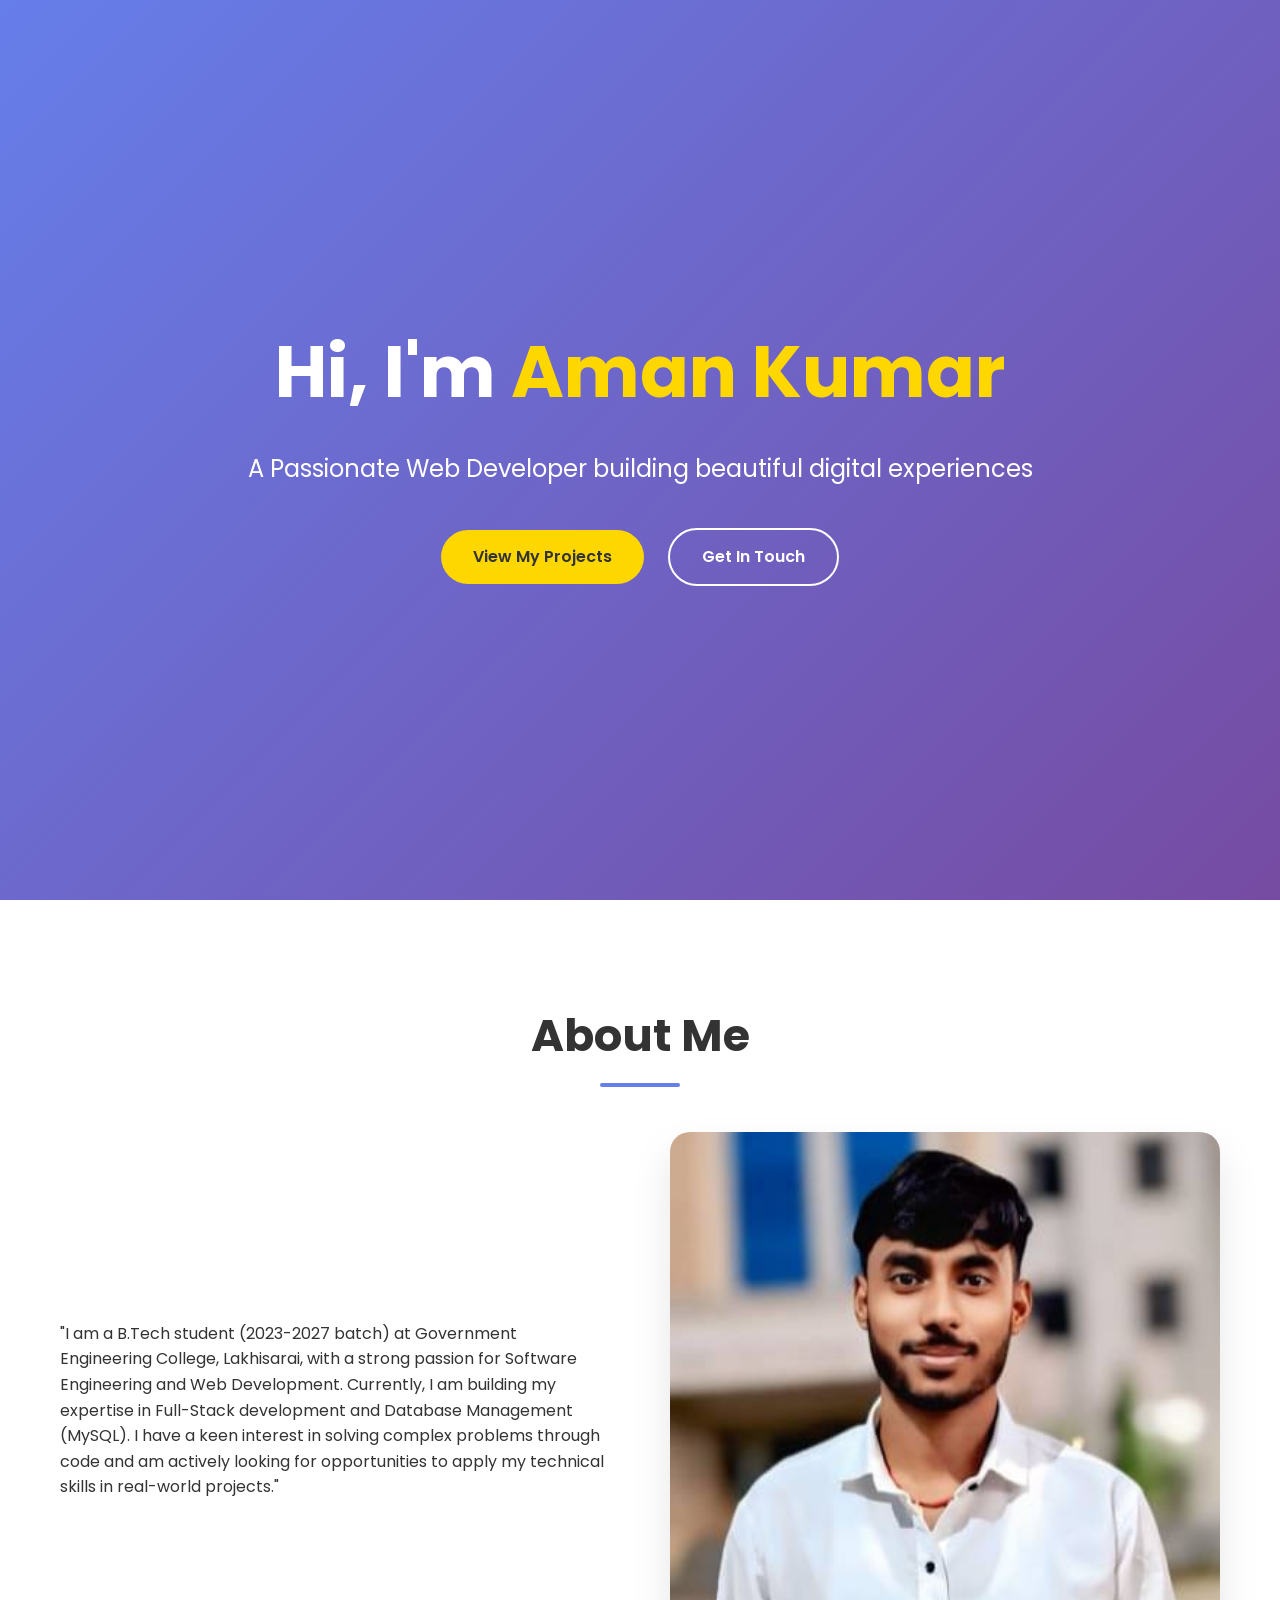
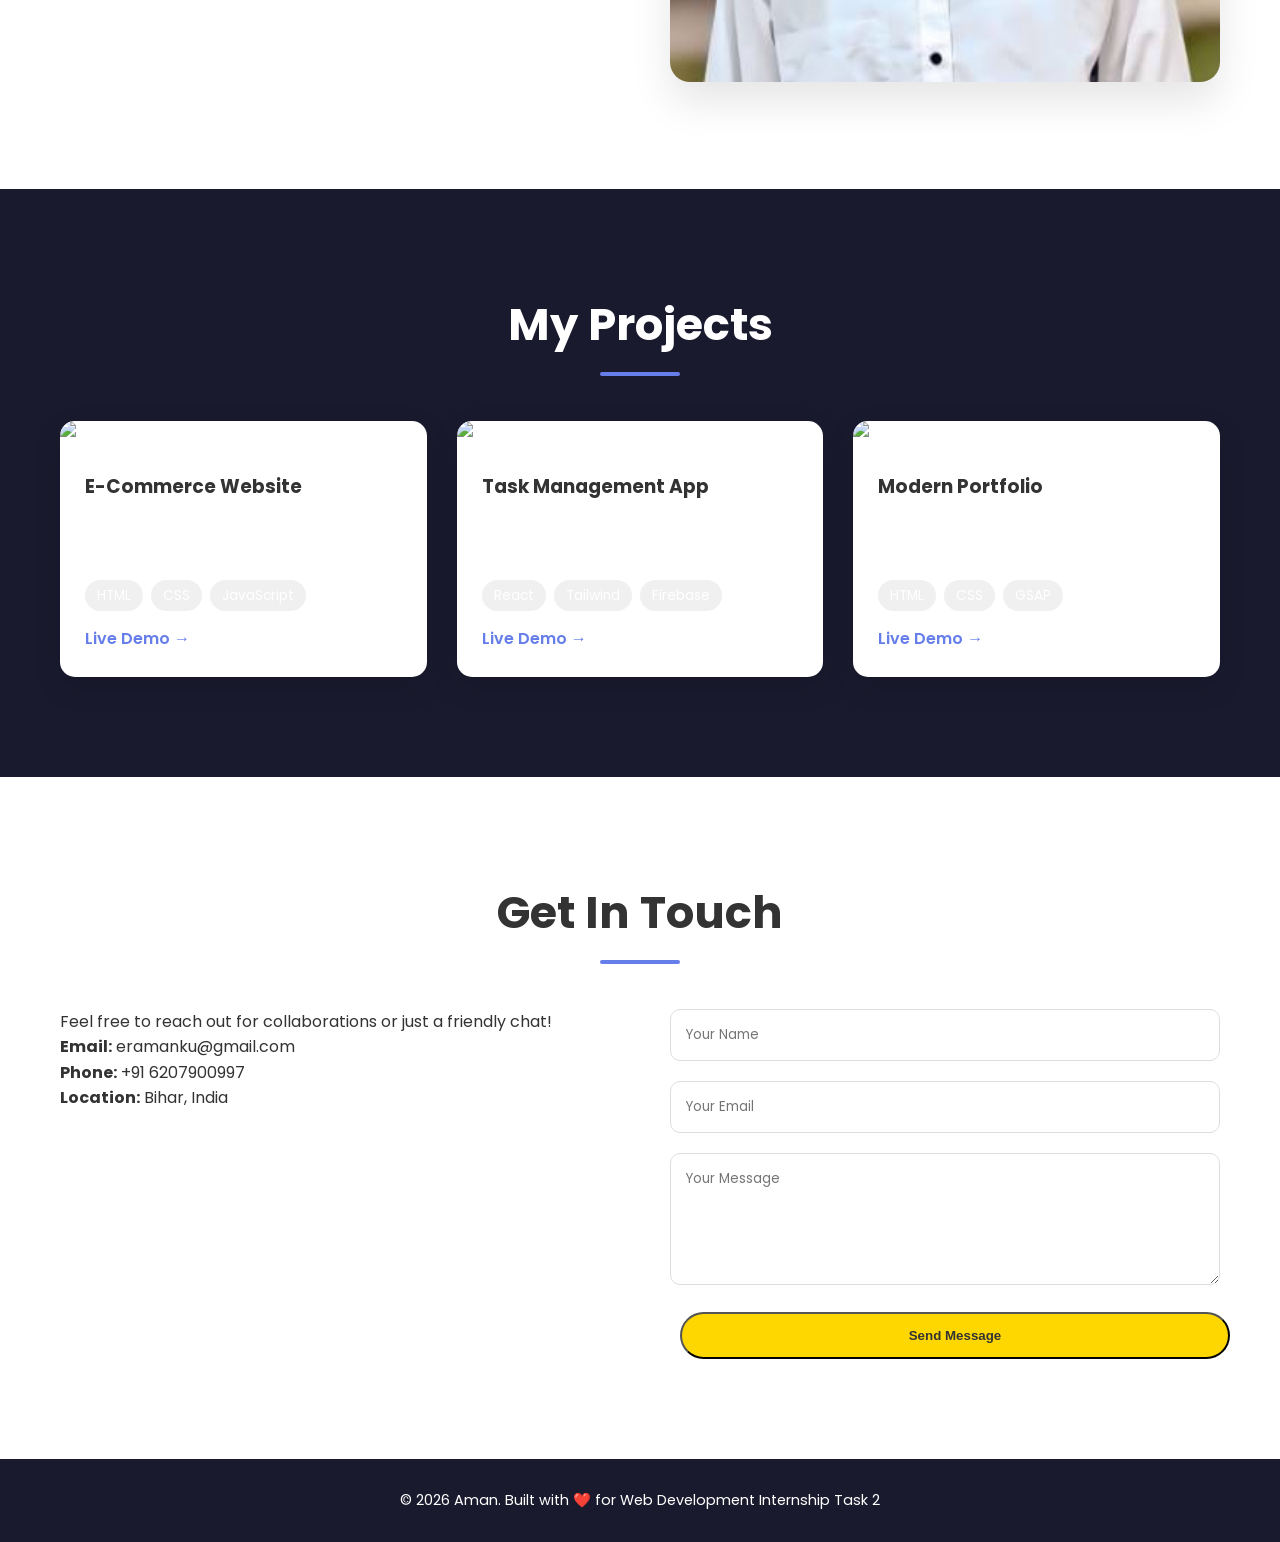
==== Project 1/index.html @ 29d46cbf "first commit" ====
<!DOCTYPE html>
<html lang="hi">
<head>
  <meta charset="UTF-8" />
  <meta name="viewport" content="width=device-width, initial-scale=1.0"/>
  <title>Aman | Web Developer</title>
  <link rel="stylesheet" href="style.css" />
  <link href="https://fonts.googleapis.com/css2?family=Poppins:wght@400;500;600;700&display=swap" rel="stylesheet">
</head>
<body>

  <!-- Hero Section -->
  <section id="hero" class="hero">
    <div class="hero-content">
      <h1>Hi, I'm <span class="highlight">Aman Kumar</span></h1>
      <p class="tagline">A Passionate Web Developer building beautiful digital experiences</p>
      <div class="hero-buttons">
        <a href="#projects" class="btn primary">View My Projects</a>
        <a href="#contact" class="btn secondary">Get In Touch</a>
      </div>
    </div>
  </section>

  <!-- About Section -->
  <section id="about" class="section">
    <div class="container">
      <h2 class="section-title">About Me</h2>
      <div class="about-content">
        <div class="about-text">
          <p>
           "I am a B.Tech student (2023-2027 batch) at Government Engineering College, Lakhisarai, with a strong passion for Software Engineering and Web Development. Currently, I am building my expertise in Full-Stack development and Database Management (MySQL). I have a keen interest in solving complex problems through code and am actively looking for opportunities to apply my technical skills in real-world projects."
          </p>
        </div>
        <div class="about-image">
          <img src="image/Aman.jpeg" alt="Aman Profile">
        </div>
      </div>
    </div>
  </section>

  <!-- Projects Section -->
  <section id="projects" class="section bg-dark">
    <div class="container">
      <h2 class="section-title">My Projects</h2>
      <div class="projects-grid">

        <div class="project-card">
          <div class="project-img">
            <img src="https://via.placeholder.com/600x400/FF6B6B/ffffff?text=E-Commerce" alt="Project 1">
          </div>
          <div class="project-info">
            <h3>E-Commerce Website</h3>
            <p>Full-featured online store with cart, payment integration and admin panel.</p>
            <div class="tech-stack">
              <span>HTML</span><span>CSS</span><span>JavaScript</span>
            </div>
            <a href="#" class="project-link">Live Demo →</a>
          </div>
        </div>

        <div class="project-card">
          <div class="project-img">
            <img src="https://via.placeholder.com/600x400/4ECDC4/ffffff?text=Task+Manager" alt="Project 2">
          </div>
          <div class="project-info">
            <h3>Task Management App</h3>
            <p>Beautiful and functional task manager with drag & drop and dark mode.</p>
            <div class="tech-stack">
              <span>React</span><span>Tailwind</span><span>Firebase</span>
            </div>
            <a href="#" class="project-link">Live Demo →</a>
          </div>
        </div>

        <div class="project-card">
          <div class="project-img">
            <img src="https://via.placeholder.com/600x400/45B7D1/ffffff?text=Portfolio" alt="Project 3">
          </div>
          <div class="project-info">
            <h3>Modern Portfolio</h3>
            <p>This very portfolio website with smooth animations and responsive design.</p>
            <div class="tech-stack">
              <span>HTML</span><span>CSS</span><span>GSAP</span>
            </div>
            <a href="#" class="project-link">Live Demo →</a>
          </div>
        </div>

      </div>
    </div>
  </section>

  <!-- Contact Section -->
  <section id="contact" class="section">
    <div class="container">
      <h2 class="section-title">Get In Touch</h2>
      <div class="contact-content">
        <div class="contact-info">
          <p>Feel free to reach out for collaborations or just a friendly chat!</p>
          <div class="contact-details">
            <p><strong>Email:</strong> eramanku@gmail.com</p>
            <p><strong>Phone:</strong> +91 6207900997</p>
            <p><strong>Location:</strong> Bihar, India</p>
          </div>
        </div>

        <form class="contact-form">
          <input type="text" placeholder="Your Name" required>
          <input type="email" placeholder="Your Email" required>
          <textarea placeholder="Your Message" rows="5" required></textarea>
          <button type="submit" class="btn primary">Send Message</button>
        </form>
      </div>
    </div>
  </section>

  <!-- Footer -->
  <footer>
    <p>&copy; 2026 Aman. Built with ❤️ for Web Development Internship Task 2</p>
  </footer>

  <script src="app.js"></script>
</body>
</html>
---- Project 1/style.css ----
* {
  margin: 0;
  padding: 0;
  box-sizing: border-box;
}

body {
  font-family: 'Poppins', sans-serif;
  line-height: 1.6;
  color: #333;
  overflow-x: hidden;
}

.container {
  max-width: 1200px;
  margin: 0 auto;
  padding: 0 20px;
}

.hero {
  height: 100vh;
  background: linear-gradient(135deg, #667eea 0%, #764ba2 100%);
  display: flex;
  align-items: center;
  justify-content: center;
  text-align: center;
  color: white;
  position: relative;
}

.hero-content h1 {
  font-size: 4.5rem;
  margin-bottom: 20px;
  animation: fadeInDown 1s ease;
}

.highlight {
  color: #ffd700;
  position: relative;
}

.hero-content .tagline {
  font-size: 1.5rem;
  margin-bottom: 40px;
  opacity: 0.9;
  animation: fadeInUp 1s ease 0.3s both;
}

.btn {
  padding: 14px 32px;
  border-radius: 50px;
  text-decoration: none;
  font-weight: 600;
  display: inline-block;
  transition: all 0.4s ease;
  margin: 0 10px;
}

.primary {
  background: #ffd700;
  color: #333;
}

.primary:hover {
  background: #ffed4e;
  transform: translateY(-5px);
  box-shadow: 0 10px 20px rgba(255, 215, 0, 0.3);
}

.secondary {
  background: transparent;
  color: white;
  border: 2px solid white;
}

.secondary:hover {
  background: white;
  color: #667eea;
  transform: translateY(-5px);
}

.section {
  padding: 100px 0;
}

.bg-dark {
  background: #1a1a2e;
  color: white;
}

.section-title {
  text-align: center;
  font-size: 2.8rem;
  margin-bottom: 60px;
  position: relative;
}

.section-title:after {
  content: '';
  position: absolute;
  bottom: -15px;
  left: 50%;
  transform: translateX(-50%);
  width: 80px;
  height: 4px;
  background: #667eea;
  border-radius: 2px;
}

/* About Section */
.about-content {
  display: grid;
  grid-template-columns: 1fr 1fr;
  gap: 60px;
  align-items: center;
}

.about-image img {
  width: 100%;
  border-radius: 20px;
  box-shadow: 0 20px 40px rgba(0,0,0,0.1);
  transition: transform 0.5s ease;
}

.about-image:hover img {
  transform: scale(1.05);
}

/* Projects */
.projects-grid {
  display: grid;
  grid-template-columns: repeat(auto-fit, minmax(350px, 1fr));
  gap: 30px;
}

.project-card {
  background: white;
  border-radius: 15px;
  overflow: hidden;
  box-shadow: 0 10px 30px rgba(0,0,0,0.1);
  transition: all 0.4s ease;
}

.project-card:hover {
  transform: translateY(-15px);
  box-shadow: 0 20px 40px rgba(0,0,0,0.15);
}

.project-img img {
  width: 100%;
  height: 220px;
  object-fit: cover;
}

.project-info {
  padding: 25px;
}

.project-info h3 {
  margin-bottom: 12px;
  color: #333;
}

.tech-stack {
  margin: 15px 0;
}

.tech-stack span {
  background: #f0f0f0;
  padding: 5px 12px;
  border-radius: 20px;
  font-size: 0.85rem;
  margin-right: 8px;
  display: inline-block;
}

.project-link {
  color: #667eea;
  text-decoration: none;
  font-weight: 600;
}

.project-link:hover {
  text-decoration: underline;
}

/* Contact */
.contact-content {
  display: grid;
  grid-template-columns: 1fr 1fr;
  gap: 60px;
}

.contact-form input,
.contact-form textarea {
  width: 100%;
  padding: 15px;
  margin-bottom: 20px;
  border: 1px solid #ddd;
  border-radius: 10px;
  font-family: inherit;
  transition: all 0.3s;
}

.contact-form input:focus,
.contact-form textarea:focus {
  outline: none;
  border-color: #667eea;
  box-shadow: 0 0 0 3px rgba(102, 126, 234, 0.1);
}

.contact-form button {
  width: 100%;
}

/* Footer */
footer {
  text-align: center;
  padding: 30px;
  background: #1a1a2e;
  color: white;
  font-size: 0.9rem;
}

/* Animations */
@keyframes fadeInDown {
  from { opacity: 0; transform: translateY(-50px); }
  to { opacity: 1; transform: translateY(0); }
}

@keyframes fadeInUp {
  from { opacity: 0; transform: translateY(50px); }
  to { opacity: 1; transform: translateY(0); }
}

/* Fade in on scroll */
.fade-in {
  opacity: 0;
  transform: translateY(50px);
  transition: all 0.8s ease;
}

.fade-in.visible {
  opacity: 1;
  transform: translateY(0);
}

/* Responsive */
@media (max-width: 768px) {
  .hero-content h1 {
    font-size: 3rem;
  }
  .about-content,
  .contact-content {
    grid-template-columns: 1fr;
    gap: 40px;
  }
  .hero-buttons {
    flex-direction: column;
    align-items: center;
  }
  .btn {
    margin: 10px 0;
  }
}
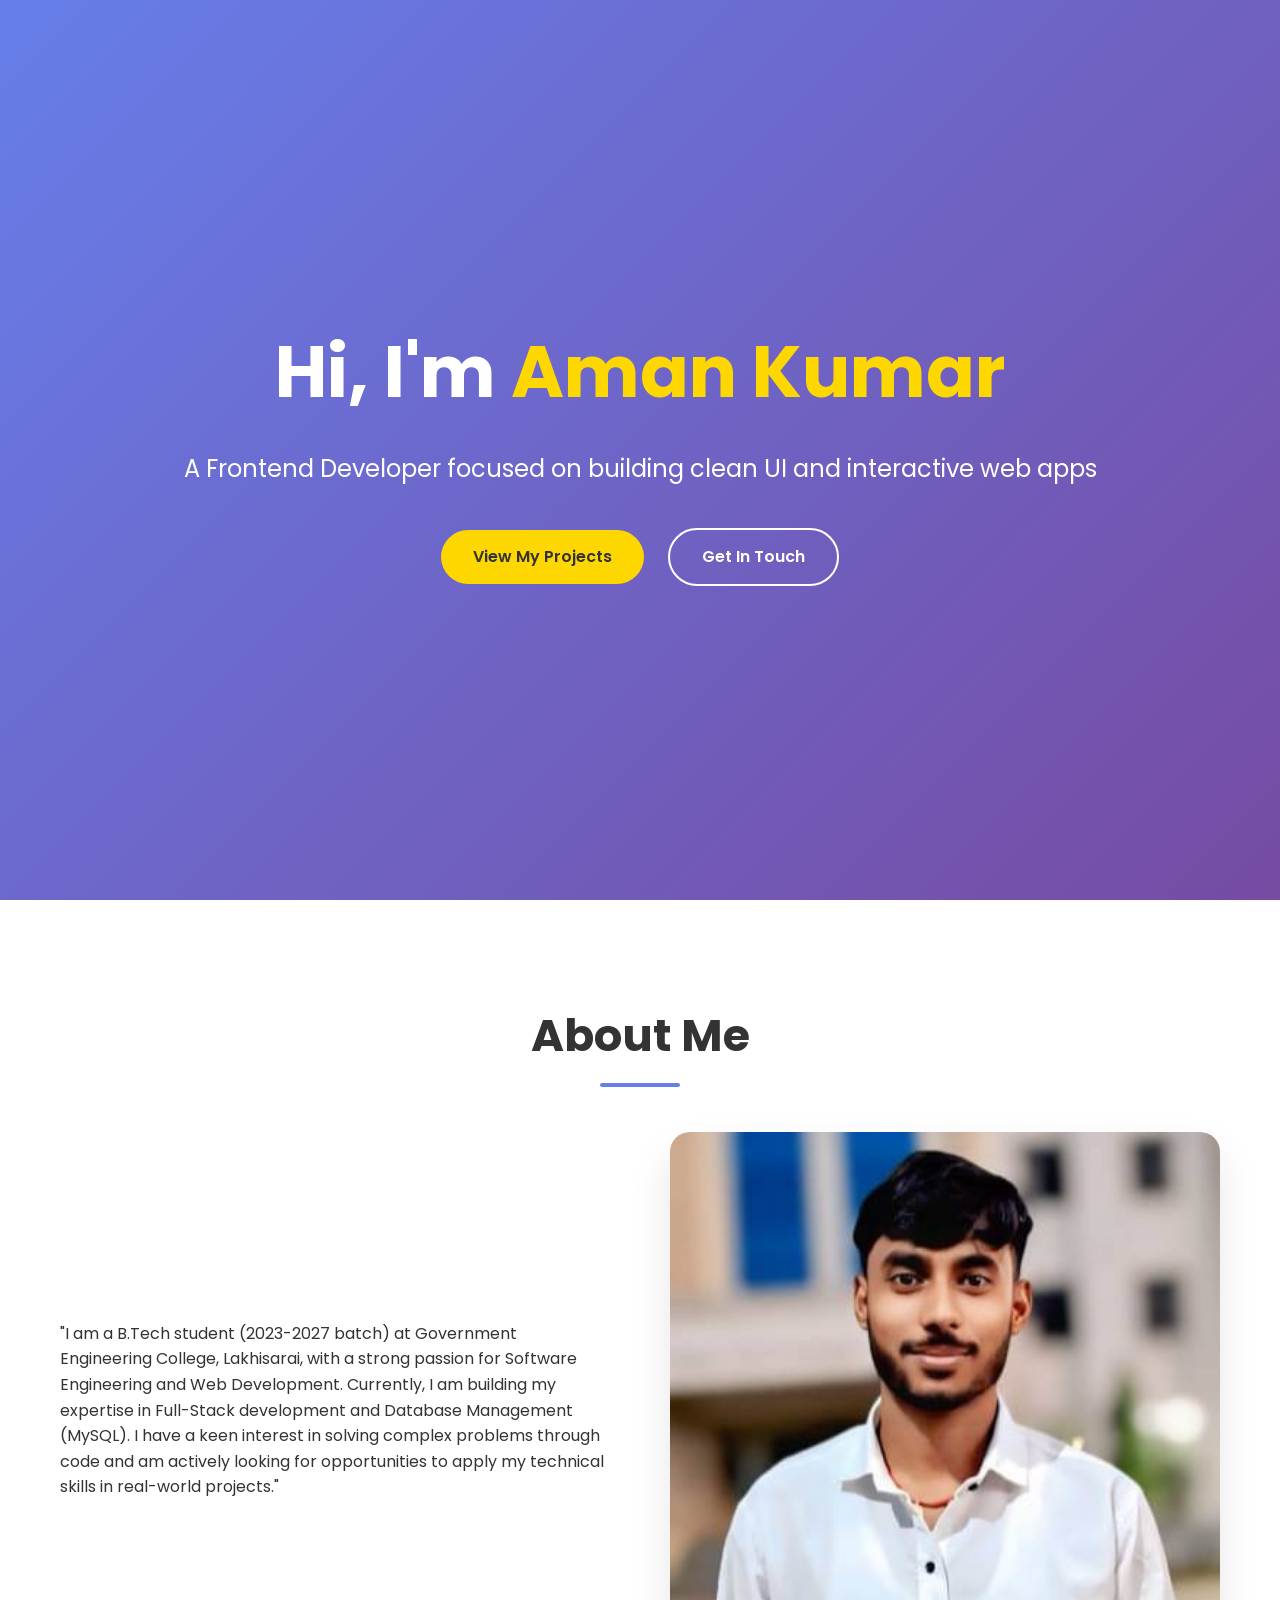
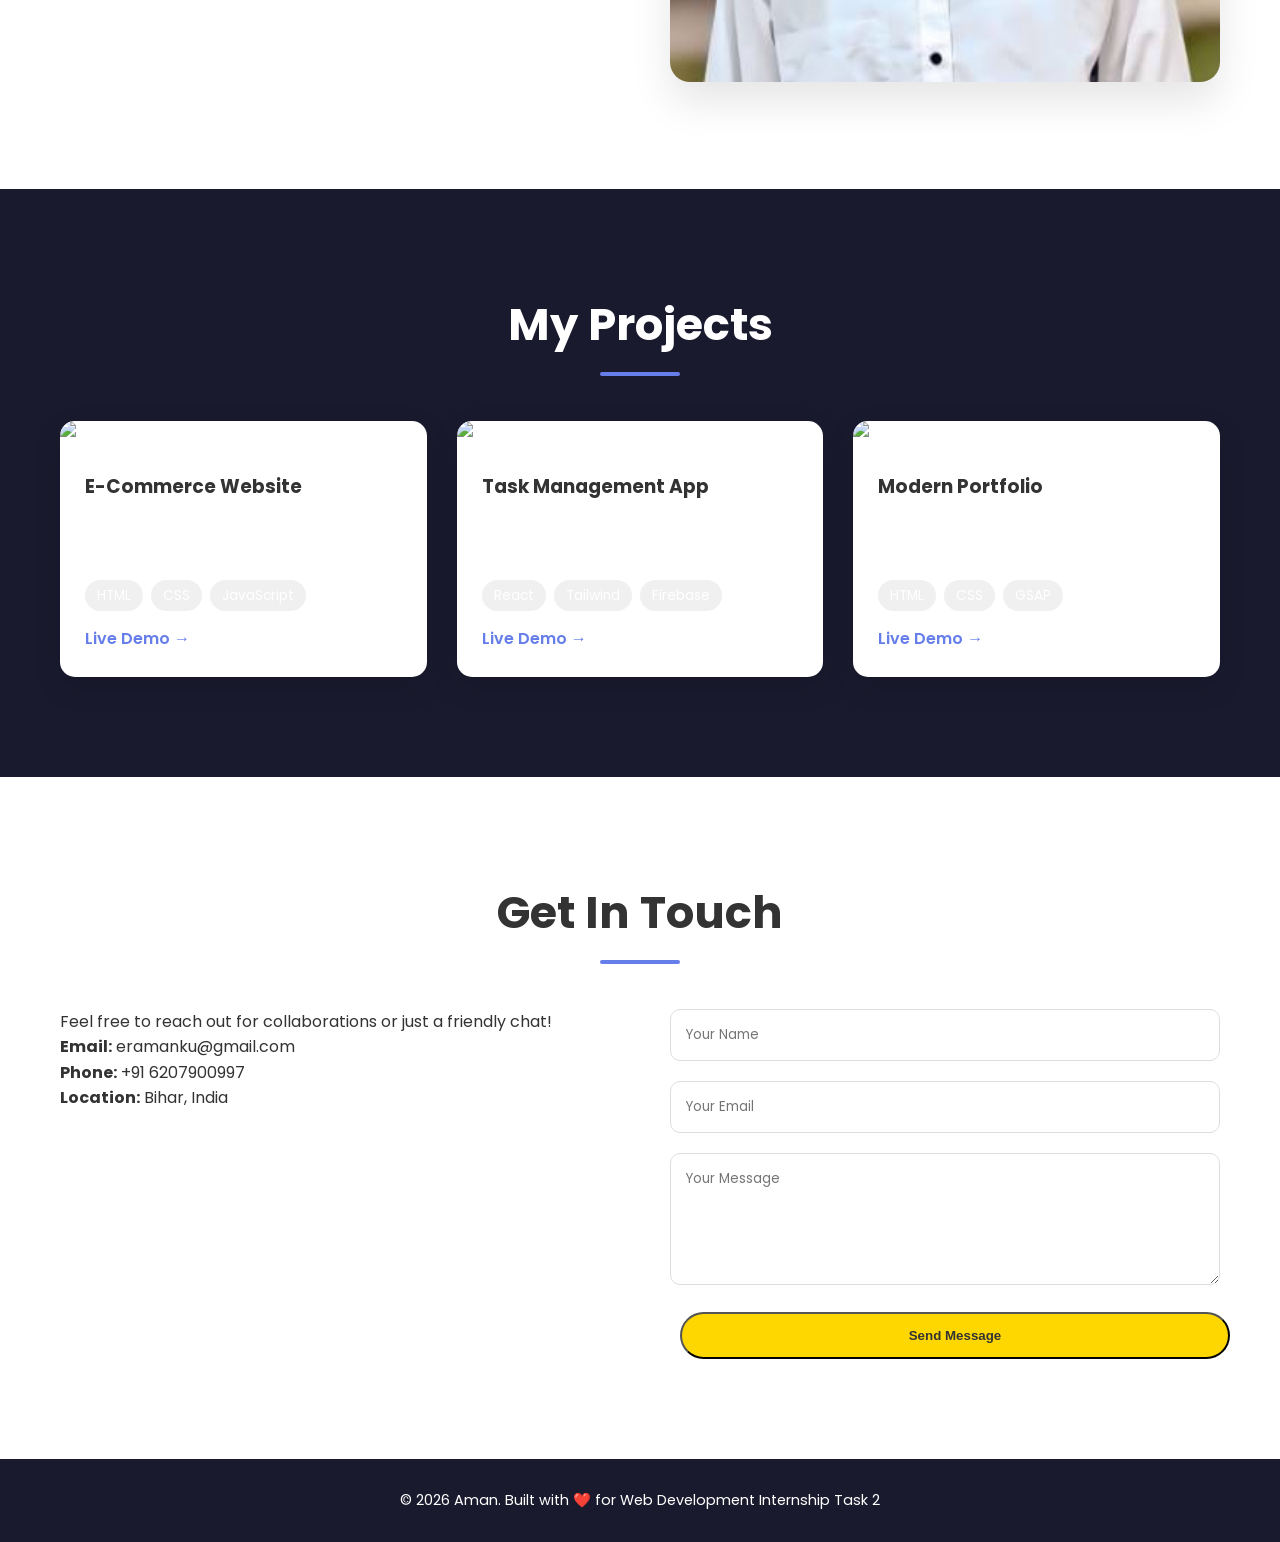
==== commit 34b0dfd3: "Added Project 2 with Task 3 features" ====
--- a/Project 1/index.html
+++ b/Project 1/index.html
@@ -13,7 +13,7 @@
   <section id="hero" class="hero">
     <div class="hero-content">
       <h1>Hi, I'm <span class="highlight">Aman Kumar</span></h1>
-      <p class="tagline">A Passionate Web Developer building beautiful digital experiences</p>
+      <p class="tagline">A Frontend Developer focused on building clean UI and interactive web apps</p>
       <div class="hero-buttons">
         <a href="#projects" class="btn primary">View My Projects</a>
         <a href="#contact" class="btn secondary">Get In Touch</a>
